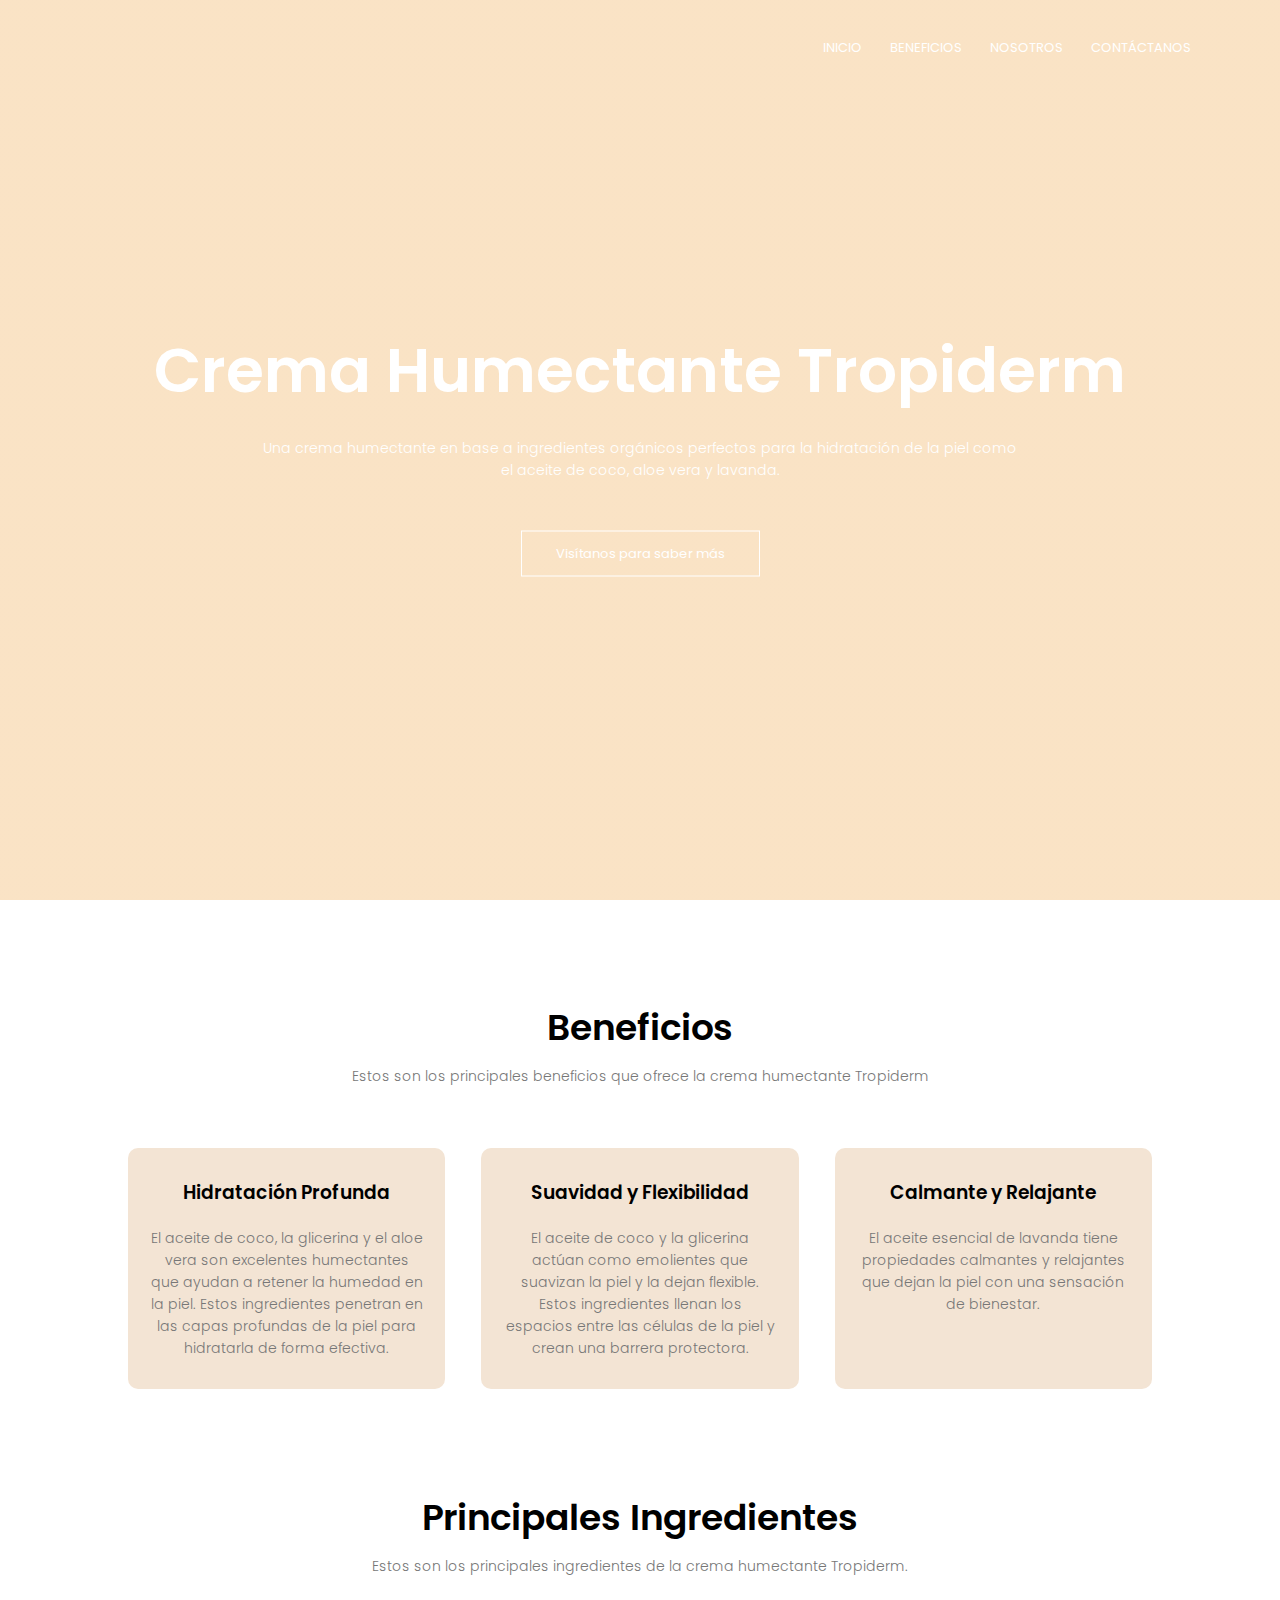
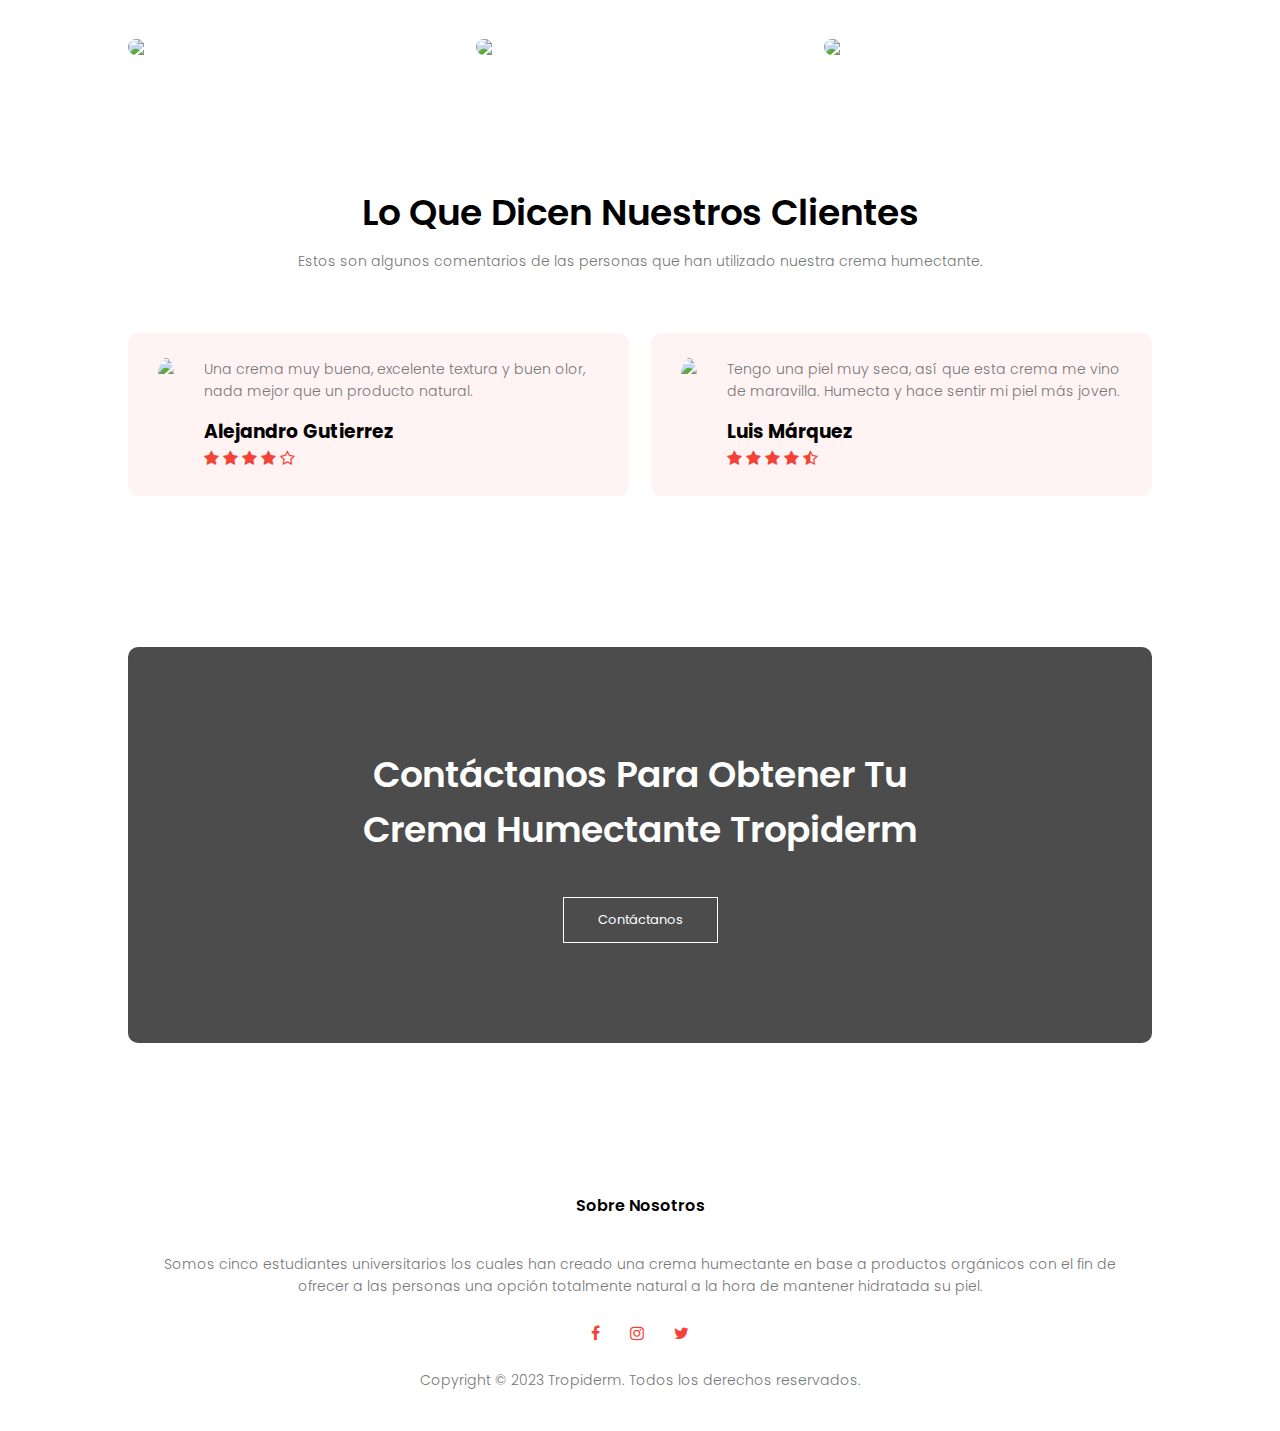
==== index.html @ 18188de1 "Add files via upload" ====
<!DOCTYPE html>
<html>
    <head>
        <meta name="viewport" content="with=device-width, initial-scale=1.0">
        <title>Tropiderm - Crema Humectante Corporal</title>
        <link rel="stylesheet"  href="style.css">
        <link rel="preconnect" href="https://fonts.gstatic.com">
        <link href="https://fonts.googleapis.com/css2?family=Poppins:wght@100;200;300;400;600;700&display=swap" rel="stylesheet">
        <link rel="stylesheet" href="https://stackpath.bootstrapcdn.com/font-awesome/4.7.0/css/font-awesome.min.css">
    </head>
    <body>
        <section class="header">
            <nav>
                <a href="index.html"><img src=""></a>
                <div class="nav-links" id="navLinks">
                    <i class="fa fa-times" onclick="hideMenu()"></i>
                    <ul>
                        <li><a href="">INICIO</a></li>
                        <li><a href="">BENEFICIOS</a></li>
                        <li><a href="">NOSOTROS</a></li>
                        <li><a href="">CONTÁCTANOS</a></li>
                    </ul>
                </div>
                <i class="fa fa-bars" onclick= showMenu()></i>
            </nav>

        <div class="text-box">
            <h1>Crema Humectante Tropiderm</h1>
            <p>Una crema humectante en base a ingredientes orgánicos perfectos para la hidratación de la piel como<br> el aceite de coco, aloe vera y lavanda.</p>
            <a href="" class="hero-btn">Visítanos para saber más</a>
        </div>
        </section>

        <section class="benefits">
            <h1>Beneficios</h1>
            <p>Estos son los principales beneficios que ofrece la crema humectante Tropiderm</p>

            <div class="row">
                <div class="course-col">
                    <h3>Hidratación Profunda</h3>
                    <p>El aceite de coco, la glicerina y el aloe vera son excelentes humectantes que ayudan a retener la humedad en la piel. Estos ingredientes penetran en las capas profundas de la piel para hidratarla de forma efectiva.</p>
                </div>
                <div class="course-col">
                    <h3>Suavidad y Flexibilidad</h3>
                    <p>El aceite de coco y la glicerina actúan como emolientes que suavizan la piel y la dejan flexible. Estos ingredientes llenan los espacios entre las células de la piel y crean una barrera protectora.</p>
                </div>
                <div class="course-col">
                    <h3>Calmante y Relajante</h3>
                    <p>El aceite esencial de lavanda tiene propiedades calmantes y relajantes que dejan la piel con una sensación de bienestar.</p>
                </div>
            </div>
        </section>

        <section class="ingredients">
            <h1>Principales Ingredientes</h1>
            <p>Estos son los principales ingredientes de la crema humectante Tropiderm.</p>
            <div class="row">
                <div class="ingredients-col">
                    <img src="C:/Users/VENTA/tropiderm/coco.jpg">
                    <div class="layer">
                        <h3>Coco</h3>
                    </div>
            </div>
                <div class="ingredients-col">
                    <img src="C:/Users/VENTA/tropiderm/aloevera.jpg">
                     <div class="layer">
                        <h3>Aloe Vera</h3>
                     </div>
                </div>
                <div class="ingredients-col">
                    <img src="C:/Users/VENTA/tropiderm/lavanda.jpg">
                    <div class="layer">
                         <h3>Lavanda</h3>
                    </div>
                </div>
            </div>
        </section>

        <section class="testimonials">
            <h1>Lo Que Dicen Nuestros Clientes</h1>
            <p>Estos son algunos comentarios de las personas que han utilizado nuestra crema humectante.</p>

            <div class="row">
                <div class="testimonial-col">
                    <img src="C:/Users/VENTA/tropiderm/alejandro.jpg">
                    <div>
                        <p>Una crema muy buena, excelente textura y buen olor, nada mejor que un producto natural.</p>
                        <h3>Alejandro Gutierrez</h3>
                        <i class="fa fa-star"></i>
                        <i class="fa fa-star"></i>
                        <i class="fa fa-star"></i>
                        <i class="fa fa-star"></i>
                        <i class="fa fa-star-o"></i>
                    </div>
                </div>
                <div class="testimonial-col">
                    <img src="C:/Users/VENTA/tropiderm/luis.jpg">
                    <div>
                        <p>Tengo una piel muy seca, así que esta crema me vino de maravilla. Humecta y hace sentir mi piel más joven.</p>
                        <h3>Luis Márquez</h3>
                        <i class="fa fa-star"></i>
                        <i class="fa fa-star"></i>
                        <i class="fa fa-star"></i>
                        <i class="fa fa-star"></i>
                        <i class="fa fa-star-half-o"></i>
                    </div>
                </div>
            </div>
        </section>

        <section class="cta">
            <h1>Contáctanos Para Obtener Tu<br> Crema Humectante Tropiderm</h1>
            <a href="" class="hero-btn">Contáctanos</a>
        </section>

        <section class="footer">
            <h4>Sobre Nosotros</h4>
            <p>Somos cinco estudiantes universitarios los cuales han creado una crema humectante en base a productos orgánicos con el fin de<br> ofrecer a las personas una opción totalmente natural a la hora de mantener hidratada su piel.</p>
            <div class="icons">
                <i class="fa fa-facebook"></i>
                <i class="fa fa-instagram"></i>
                <i class="fa fa-twitter"></i>
            </div>
            <p>Copyright &copy; 2023 Tropiderm. Todos los derechos reservados.</p>
        </section>

        <script>
            var navLinks = document.getElementById("navLinks");
            function showMenu(){
                navLinks.style.right = "0";
            }
            function hideMenu(){
                navLinks.style.right = "-200px";
            }
        </script>

    
    </body>
</html>
---- style.css ----
*{
    margin: 0;
    padding: 0;
    font-family: 'Poppins', sans-serif;
}
.header{
    min-height: 100vh;
    width: 100%;
    background-image: linear-gradient(rgba(238, 162, 63, 0.3),rgba(238, 162, 63, 0.3)),url(C:/Users/VENTA/tropiderm/principal.jpg);
    background-position: center;
    background-size: cover;
    position: relative;
}
nav{
    display: flex;
    padding: 2% 6%;
    justify-content: space-between;
    align-items: center;
}
nav img{
    width: 150px;
}
.nav-links{
    flex: 1;
    text-align: right;
}
.nav-links ul li{
    list-style: none;
    display: inline-block;
    padding: 8px 12px;
    position: relative;
}
.nav-links ul li a{
    color: #fff;
    text-decoration: none;
    font-size: 13px;
}
.nav-links ul li::after{
    content: '';
    width: 0%;
    height: 2px;
    background-color: #f44336;
    display: block;
    margin: auto;
    transition: 0.5s;
}
.nav-links ul li:hover::after{
    width: 100%;
}
.text-box{
    width: 90%;
    color: #fff;
    position: absolute;
    top: 50%;
    left: 50%;
    transform: translate(-50%,-50%);
    text-align: center;
}
.text-box h1{
    font-size: 62px;
}
.text-box p{
    margin: 10px 0 40px;
    font-size: 14px;
    color: #fff;
}
.hero-btn{
    display: inline-block;
    text-decoration: none;
    color: #fff;
    border: 1px solid #fff;
    padding: 12px 34px;
    font-size: 13px;
    background: transparent;
    position: relative;
    cursor: pointer;
}
.hero-btn:hover{
    border: 1px solid #f44336;
    background: #f44336;
    transition: 1s;
}
nav .fa{
    display: none;
}
@media(max-width: 700px){
    .text-box h1{
        font-size: 20px;
    }
    .nav-links ul li{
        display: block;
    }
    .nav-links{
        position: absolute;
        background: #f44336;
        height: 100vh;
        width: 200px;
        top: 0;
        right: -200px;
        text-align: left;
        z-index: 2;
        transition: 1s;
    }
    nav .fa{
        display: block;
        color: #fff;
        margin: 10px;
        font-size: 22px;
        cursor: pointer;
    }
    .nav-links ul{
        padding: 30px;
    }
}
.benefits{
    width: 80%;
    margin: auto;
    text-align: center;
    padding-top: 100px;
}
h1{
    font-size: 36px;
    font-weight: 600;
}
p{
    color: #777;
    font-size: 14px;
    font-weight: 300;
    line-height: 22px;
    padding: 10px;
}
.row{
    margin-top: 5%;
    display: flex;
    justify-content: space-between;
}
.course-col{
    flex-basis: 31%;
    background: #f3e4d4;
    border-radius: 10px;
    margin-bottom: 5%;
    padding: 20px 12px;
    box-sizing: border-box;
    transition: 0.5s;
}
.course-col h3{
    text-align: center;
    font-weight: 600;
    margin: 10px 0;
}
.course-col:hover{
    box-shadow: 0 0 20px 0px rgba(0,0,0,0.2);
}
@media(max-width: 700px){
    .row{
        flex-direction: column;
    }
}
.ingredients{
    width: 80%;
    margin: auto;
    text-align: center;
    padding-top: 50px;
}
.ingredients-col{
    flex-basis: 32%;
    border-radius: 10px;
    margin-bottom: 30px;
    position: relative;
    overflow: hidden;
}
.ingredients-col img{
    width: 100%;
    display: block;
}
.layer{
    background: transparent;
    height: 100%;
    width: 100%;
    position: absolute;
    top: 0;
    left: 0;
    transition: 0.5s;
}
.layer:hover{
    background: rgba(226,0,0,0.7);
}
.layer h3{
    width: 100%;
    font-weight: 500;
    color: #fff;
    font-size: 26px;
    bottom: 0;
    left: 50%;
    transform: translateX(-50%);
    position: absolute;
    opacity: 0;
    transition: 0.5s;
}
.layer:hover h3{
    bottom: 49%;
    opacity: 1;
}
.testimonials{
    width: 80%;
    margin: auto;
    padding-top: 100px;
    text-align: center;
}
.testimonial-col{
    flex-basis: 44%;
    border-radius: 10px;
    margin-bottom: 5%;
    text-align: left;
    background: #fff3f3;
    padding: 25px;
    cursor: pointer;
    display: flex;
}
.testimonial-col img{
    height: 40px;
    margin-left: 5px;
    margin-right: 30px;
    border-radius: 50%;
}
.testimonial-col p{
    padding: 0;
}
.testimonial-col h3{
    margin-top: 15px;
    text-align: left;
}
.testimonial-col .fa{
    color: #f44336;
}
@media(max-width: 700px){
    .testimonial-col img{
        margin-left: 0px;
        margin-right: 15px;
    }
}
.cta{
    margin: 100px auto;
    width: 80%;
    background-image: linear-gradient(rgba(0,0,0,0.7),rgba(0,0,0,0.7)),url(C:/Users/VENTA/tropiderm/piel.jpg);
    background-position: center;
    background-size: cover;
    border-radius: 10px;
    text-align: center;
    padding: 100px 0;
}
.cta h1{
    color: #fff;
    margin-bottom: 40px;
    padding: 0;
}
@media(max-width: 700px){
    .cta h1{
        font-size: 24px;
    }
}
.footer{
    width: 100%;
    text-align: center;
    padding: 30px 0;
}
.footer h4{
    margin-bottom: 25px;
    margin-top: 20px;
    font-weight: 600;
}
.icons .fa{
    color: #f44336;
    margin: 0 13px;
    cursor: pointer;
    padding: 18px 0;
}
.fa-heart.o{
    color: #f44336;
}
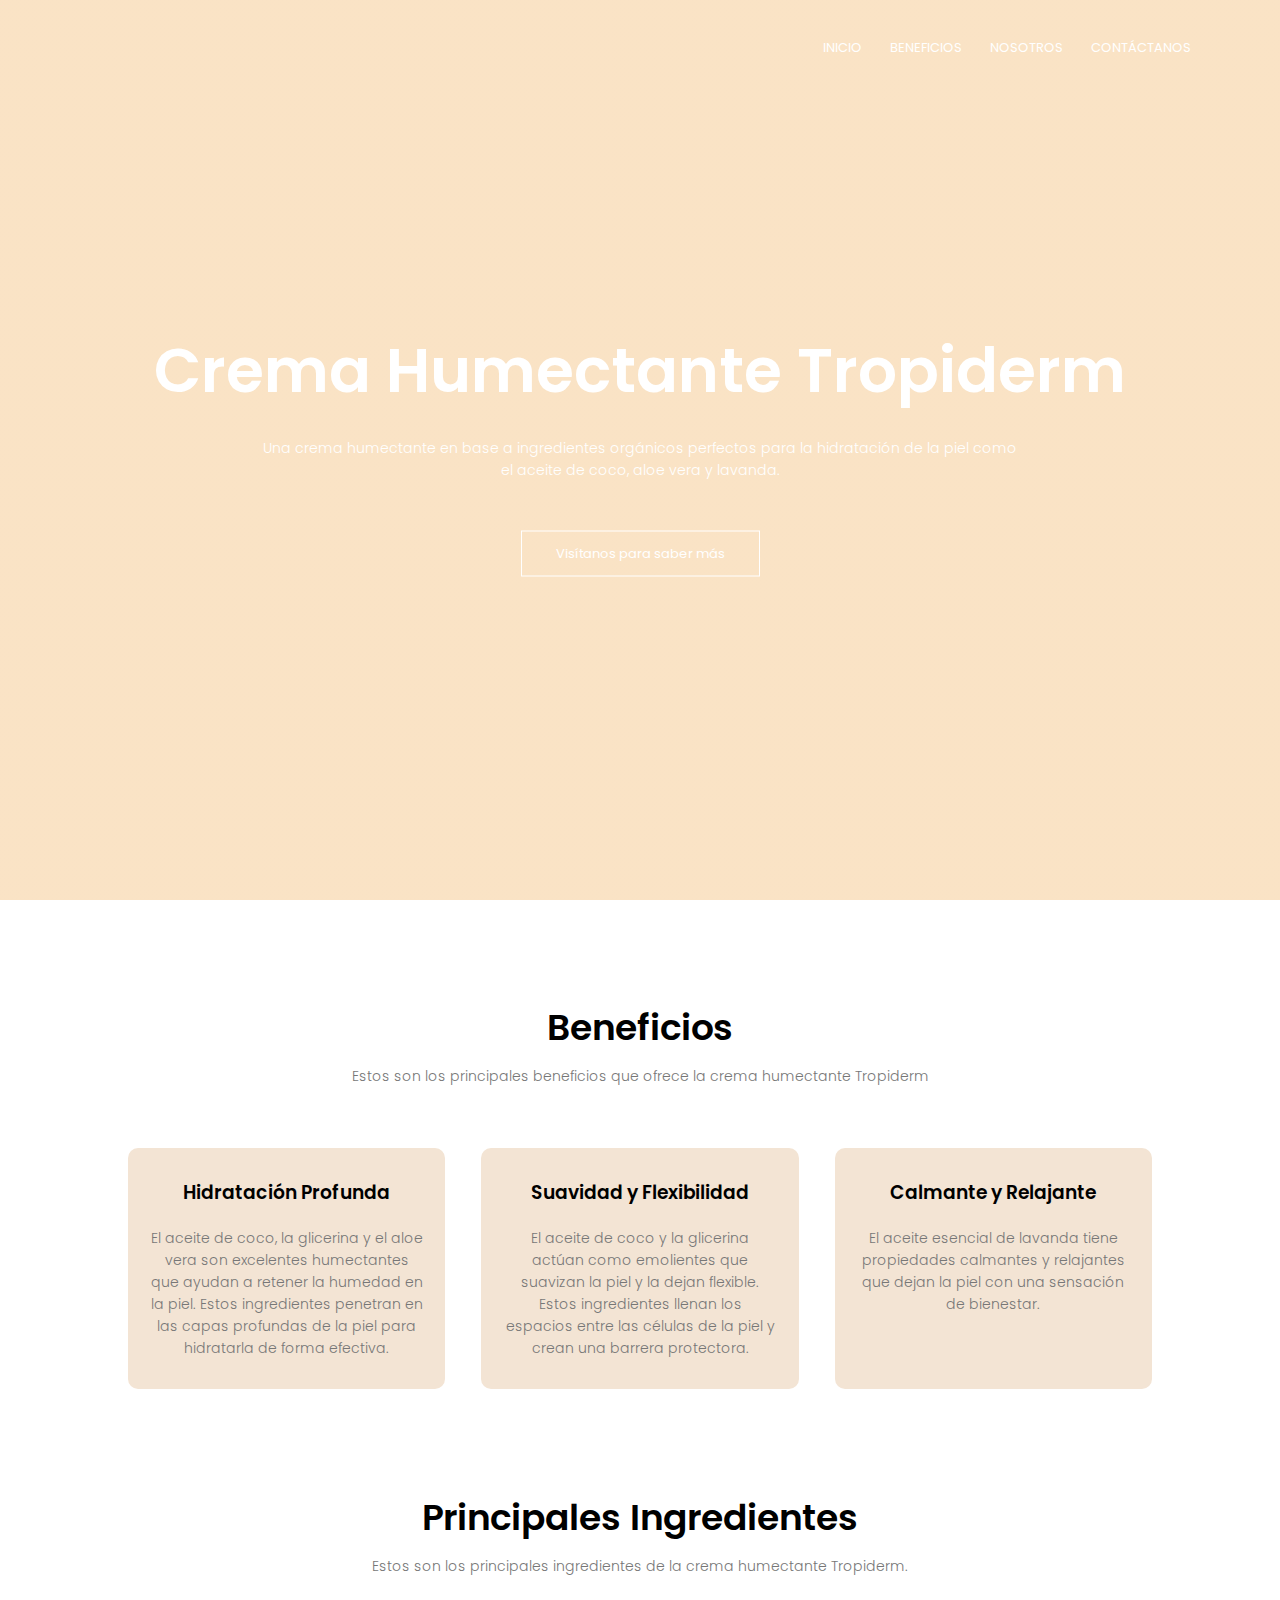
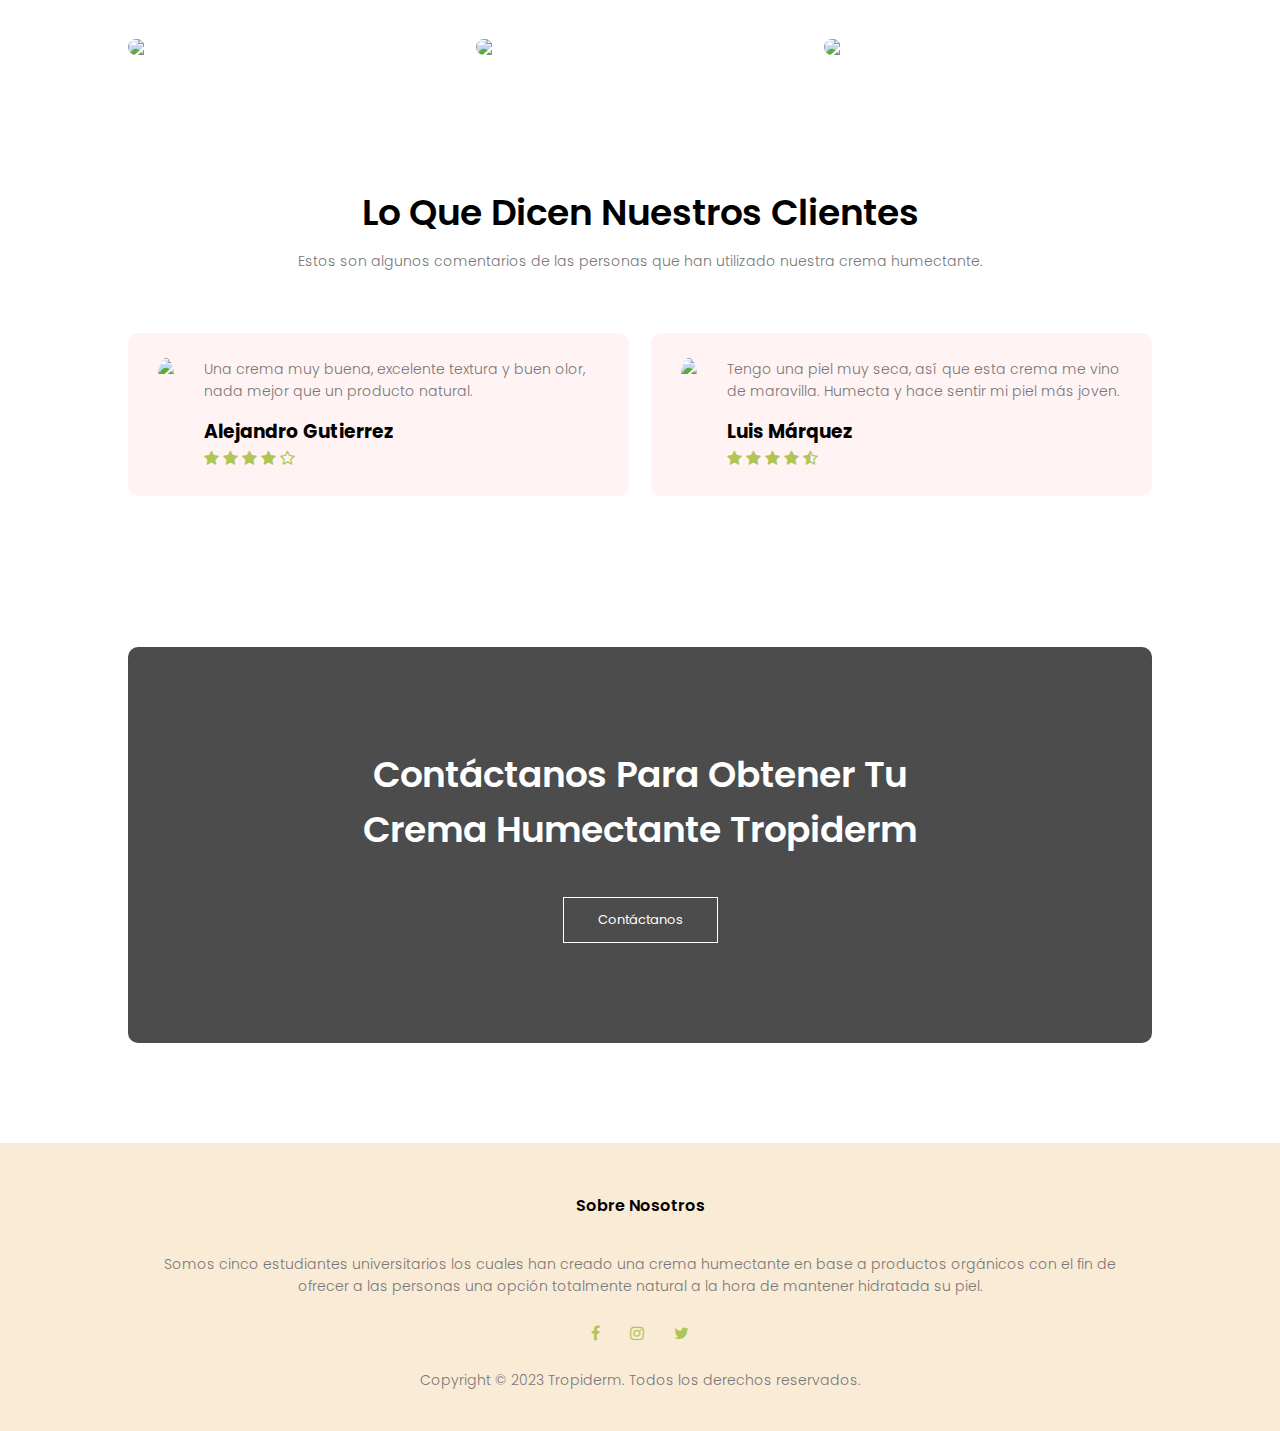
==== commit bfc2f3b8: "Update index.html" ====
--- a/index.html
+++ b/index.html
@@ -15,10 +15,10 @@
                 <div class="nav-links" id="navLinks">
                     <i class="fa fa-times" onclick="hideMenu()"></i>
                     <ul>
-                        <li><a href="">INICIO</a></li>
-                        <li><a href="">BENEFICIOS</a></li>
-                        <li><a href="">NOSOTROS</a></li>
-                        <li><a href="">CONTÁCTANOS</a></li>
+                        <li><a href="C:/Users/VENTA/Desktop/index/index.html">INICIO</a></li>
+                        <li><a href="C:\Users\VENTA\Desktop\index\benefits.html">BENEFICIOS</a></li>
+                        <li><a href="C:\Users\VENTA\Desktop\index\aboutUs.html">NOSOTROS</a></li>
+                        <li><a href="contact.html">CONTÁCTANOS</a></li>
                     </ul>
                 </div>
                 <i class="fa fa-bars" onclick= showMenu()></i>
@@ -110,7 +110,7 @@
 
         <section class="cta">
             <h1>Contáctanos Para Obtener Tu<br> Crema Humectante Tropiderm</h1>
-            <a href="" class="hero-btn">Contáctanos</a>
+            <a href="C:/Users/VENTA/Desktop/index/contact.html" class="hero-btn">Contáctanos</a>
         </section>
 
         <section class="footer">
@@ -136,4 +136,4 @@
 
     
     </body>
-</html>+</html>
--- a/style.css
+++ b/style.css
@@ -39,7 +39,7 @@
     content: '';
     width: 0%;
     height: 2px;
-    background-color: #f44336;
+    background-color: #afc657;
     display: block;
     margin: auto;
     transition: 0.5s;
@@ -76,8 +76,8 @@
     cursor: pointer;
 }
 .hero-btn:hover{
-    border: 1px solid #f44336;
-    background: #f44336;
+    border: 1px solid #afc657;
+    background: #afc657;
     transition: 1s;
 }
 nav .fa{
@@ -91,8 +91,8 @@
         display: block;
     }
     .nav-links{
-        position: absolute;
-        background: #f44336;
+        position: fixed;
+        background: #afc657;
         height: 100vh;
         width: 200px;
         top: 0;
@@ -183,7 +183,7 @@
     transition: 0.5s;
 }
 .layer:hover{
-    background: rgba(226,0,0,0.7);
+    background: rgba(82, 224, 0, 0.74);
 }
 .layer h3{
     width: 100%;
@@ -231,7 +231,7 @@
     text-align: left;
 }
 .testimonial-col .fa{
-    color: #f44336;
+    color: #afc657;
 }
 @media(max-width: 700px){
     .testimonial-col img{
@@ -263,6 +263,7 @@
     width: 100%;
     text-align: center;
     padding: 30px 0;
+    background-color: antiquewhite;
 }
 .footer h4{
     margin-bottom: 25px;
@@ -270,11 +271,99 @@
     font-weight: 600;
 }
 .icons .fa{
-    color: #f44336;
+    color: #afc657;
     margin: 0 13px;
     cursor: pointer;
     padding: 18px 0;
 }
 .fa-heart.o{
-    color: #f44336;
-}+    color: #afc657;
+}
+.sub-header{
+    height: 50vh;
+    width: 100%;
+    background-image: linear-gradient(rgba(238, 162, 63, 0.3),rgba(238, 162, 63, 0.3)),url(C:/Users/VENTA/tropiderm/principal.jpg);
+    background-position: center;
+    background-size: cover;
+    text-align: center;
+    color: #fff;
+}
+.sub-header h1{
+    margin-top: 100px;
+}
+.about-us{
+    width: 80%;
+    margin: auto;
+    padding-top: 80px;
+    padding-bottom: 50px;
+}
+.about-col{
+    flex-basis: 48%;
+    padding: 30px 2px;
+}
+.about-col img{
+    width: 100%;
+}
+.about-col h1{
+    padding-top: 0;
+}
+.about-col p{
+    padding: 15px 0 25px;
+}
+.red-btn{
+    border: 1px solid #afc657;
+    background: transparent;
+    color: #afc657;
+    display: inline-block;
+    text-decoration: none;
+    padding: 12px 34px;
+    font-size: 13px;
+    position: relative;
+    cursor: pointer;
+}
+.red-btn:hover{
+    color: #fff;
+    border: 1px solid #afc657;
+    background: #afc657;
+    transition: 1s;
+}
+@media(max-width: 700px){
+    .sub-header h1{
+        font-size: 24px;
+    }
+}
+.contact-us{
+    width: 80%;
+    margin: auto;
+}
+.contact-col{
+    flex-basis: 48%;
+    margin-bottom: 30px;
+}
+.contact-col div{
+    display: flex;
+    align-items: center;
+    margin-bottom: 40px;
+}
+.contact-col div .fa{
+    font-size: 28px;
+    color: #afc657;
+    margin: 10px;
+    margin-right: 30px;
+}
+.contact-col div p{
+    padding: 0;
+}
+.contact-col div h5{
+    font-size: 20px;
+    margin-bottom: 5px;
+    font-weight: 400;
+}
+.contact-col input, .contact-col textarea{
+    width: 100%;
+    padding: 15px;
+    margin-bottom: 17px;
+    outline: none;
+    border: 1px solid #ccc;
+    box-sizing: border-box;
+}
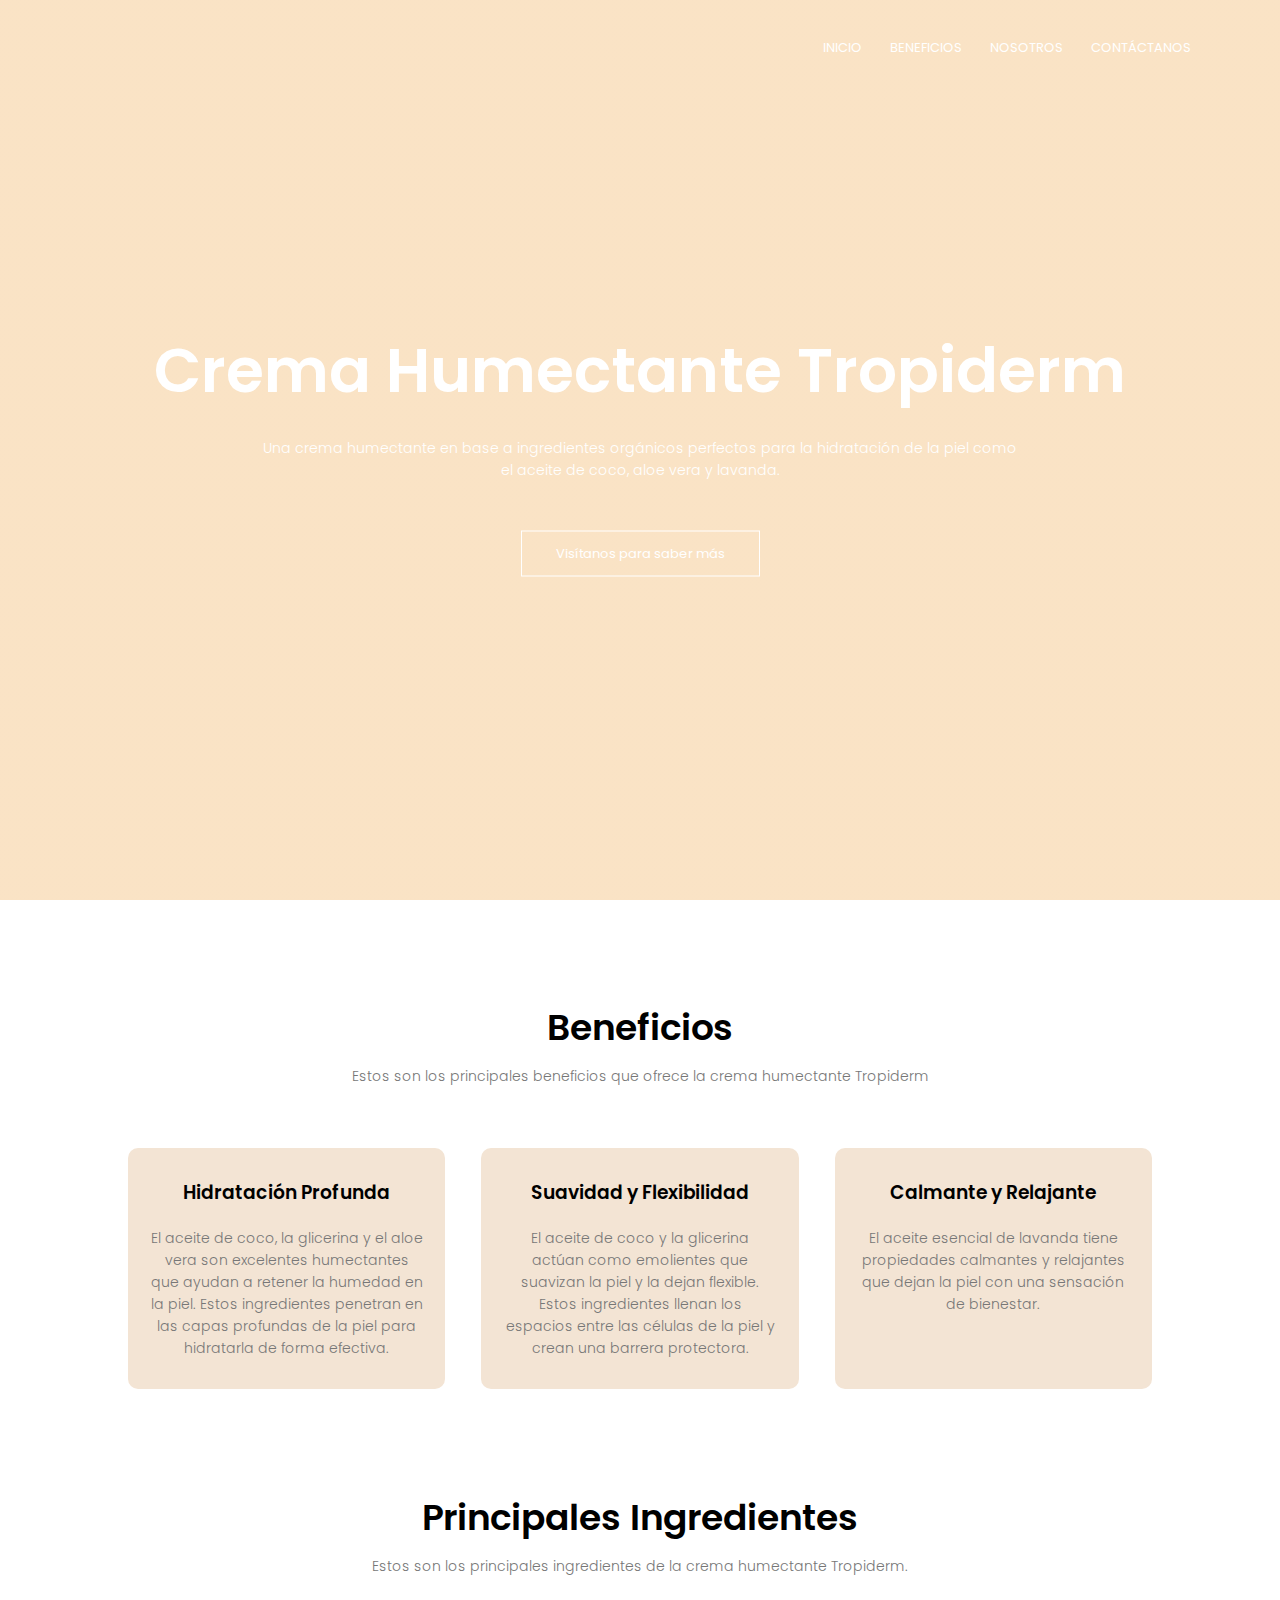
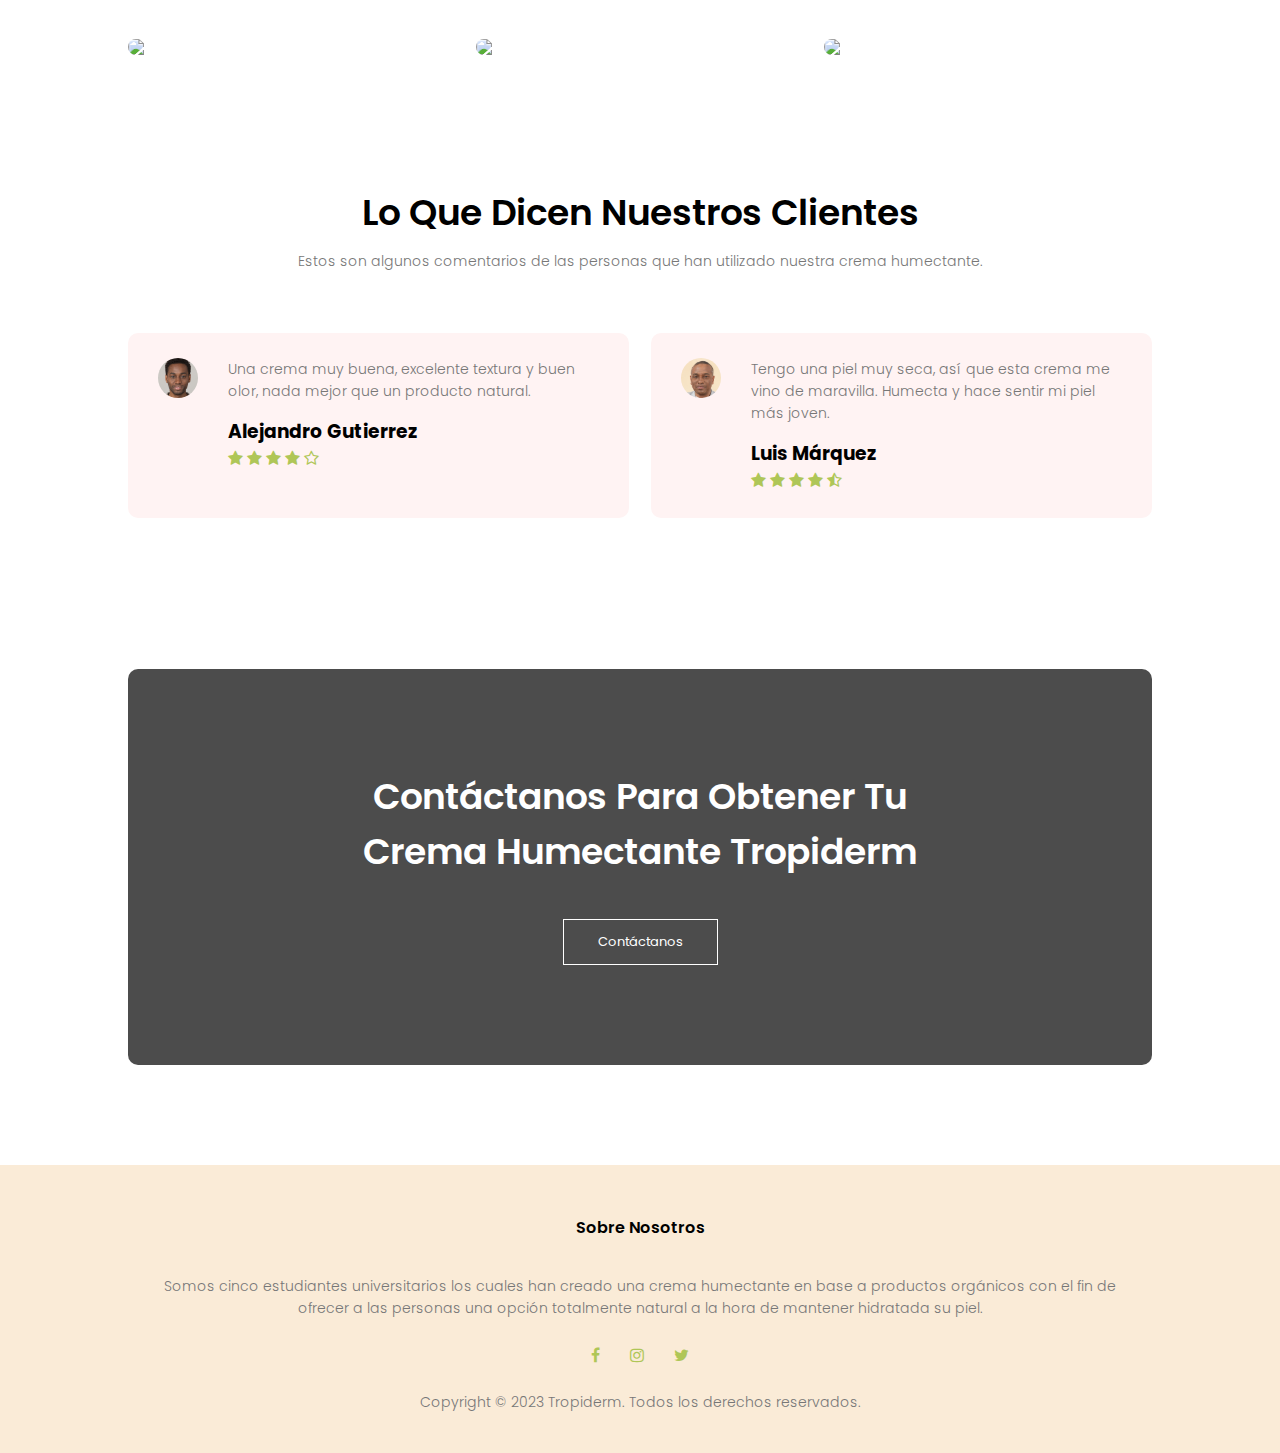
==== commit 2cb029b5: "Update index.html" ====
--- a/index.html
+++ b/index.html
@@ -82,7 +82,7 @@
 
             <div class="row">
                 <div class="testimonial-col">
-                    <img src="C:/Users/VENTA/tropiderm/alejandro.jpg">
+                    <img src="tropiderm/alejandro.jpg">
                     <div>
                         <p>Una crema muy buena, excelente textura y buen olor, nada mejor que un producto natural.</p>
                         <h3>Alejandro Gutierrez</h3>
@@ -94,7 +94,7 @@
                     </div>
                 </div>
                 <div class="testimonial-col">
-                    <img src="C:/Users/VENTA/tropiderm/luis.jpg">
+                    <img src="tropiderm/luis.jpg">
                     <div>
                         <p>Tengo una piel muy seca, así que esta crema me vino de maravilla. Humecta y hace sentir mi piel más joven.</p>
                         <h3>Luis Márquez</h3>
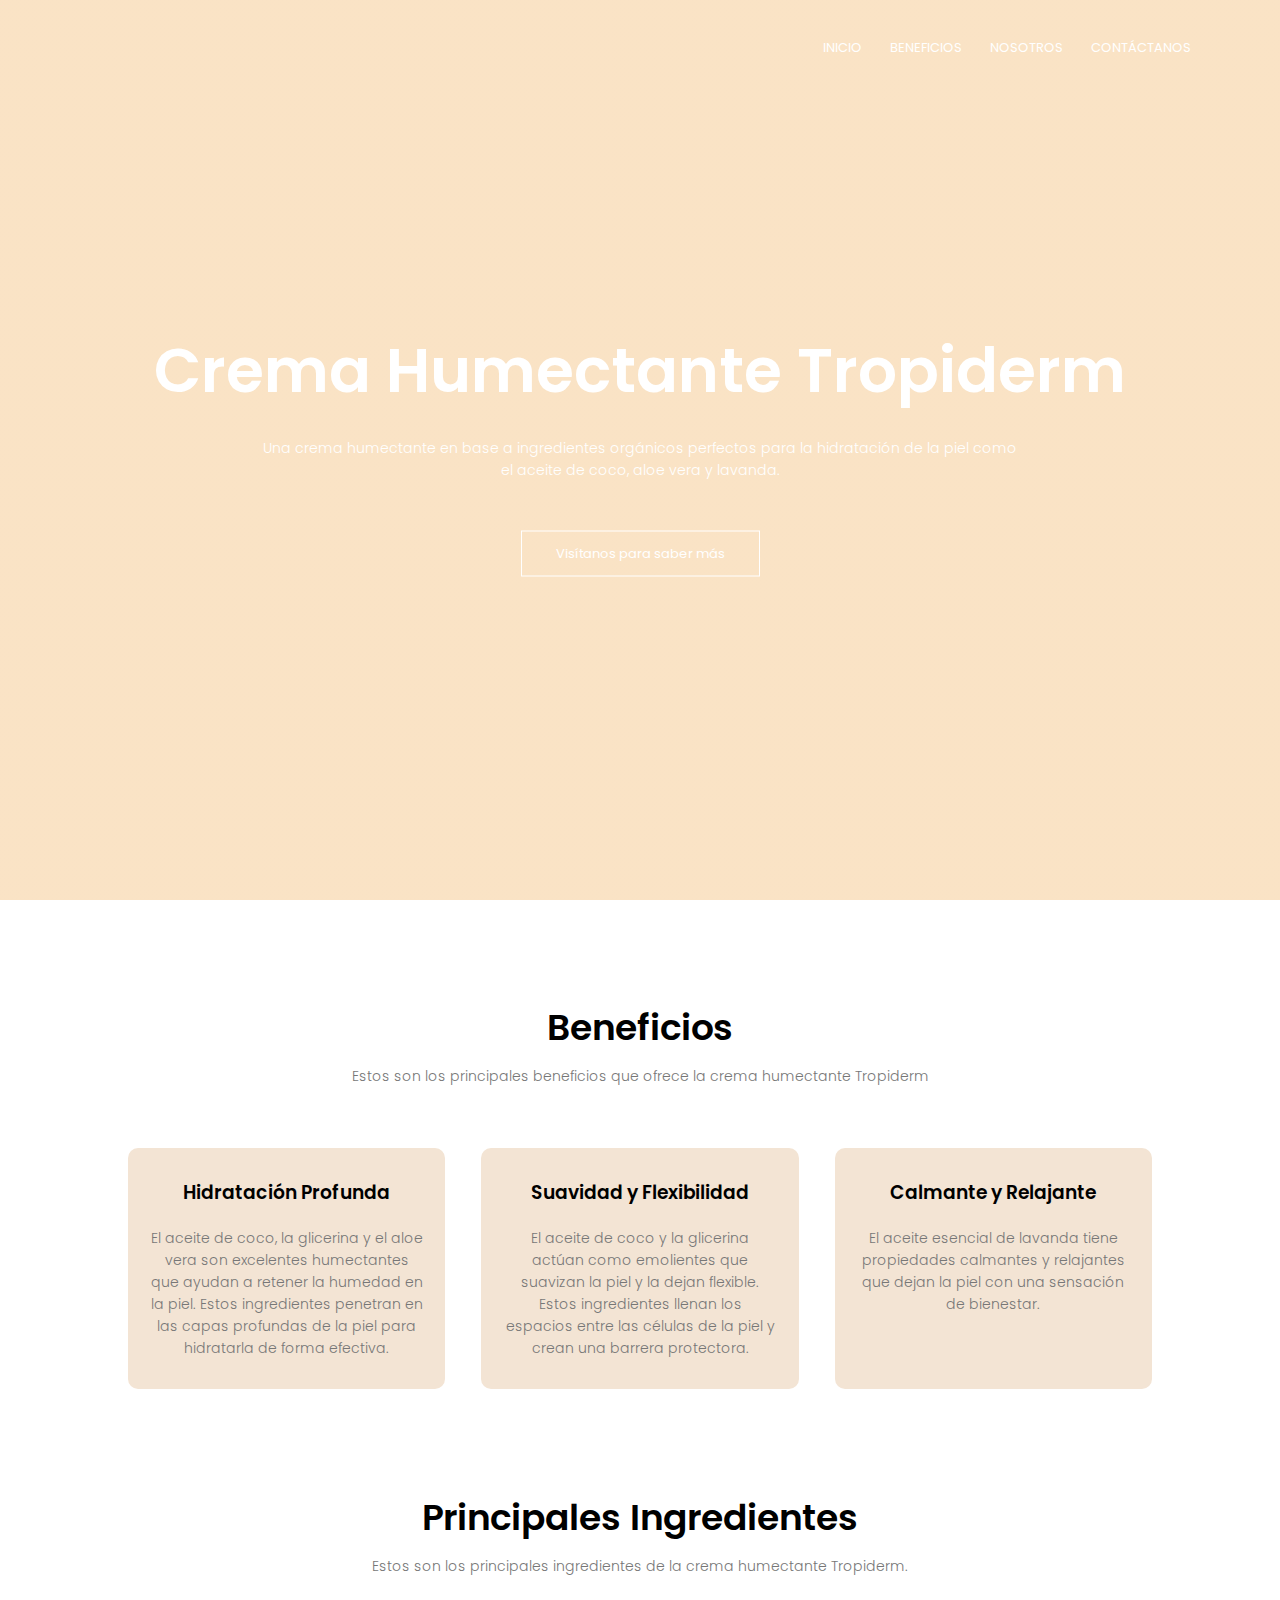
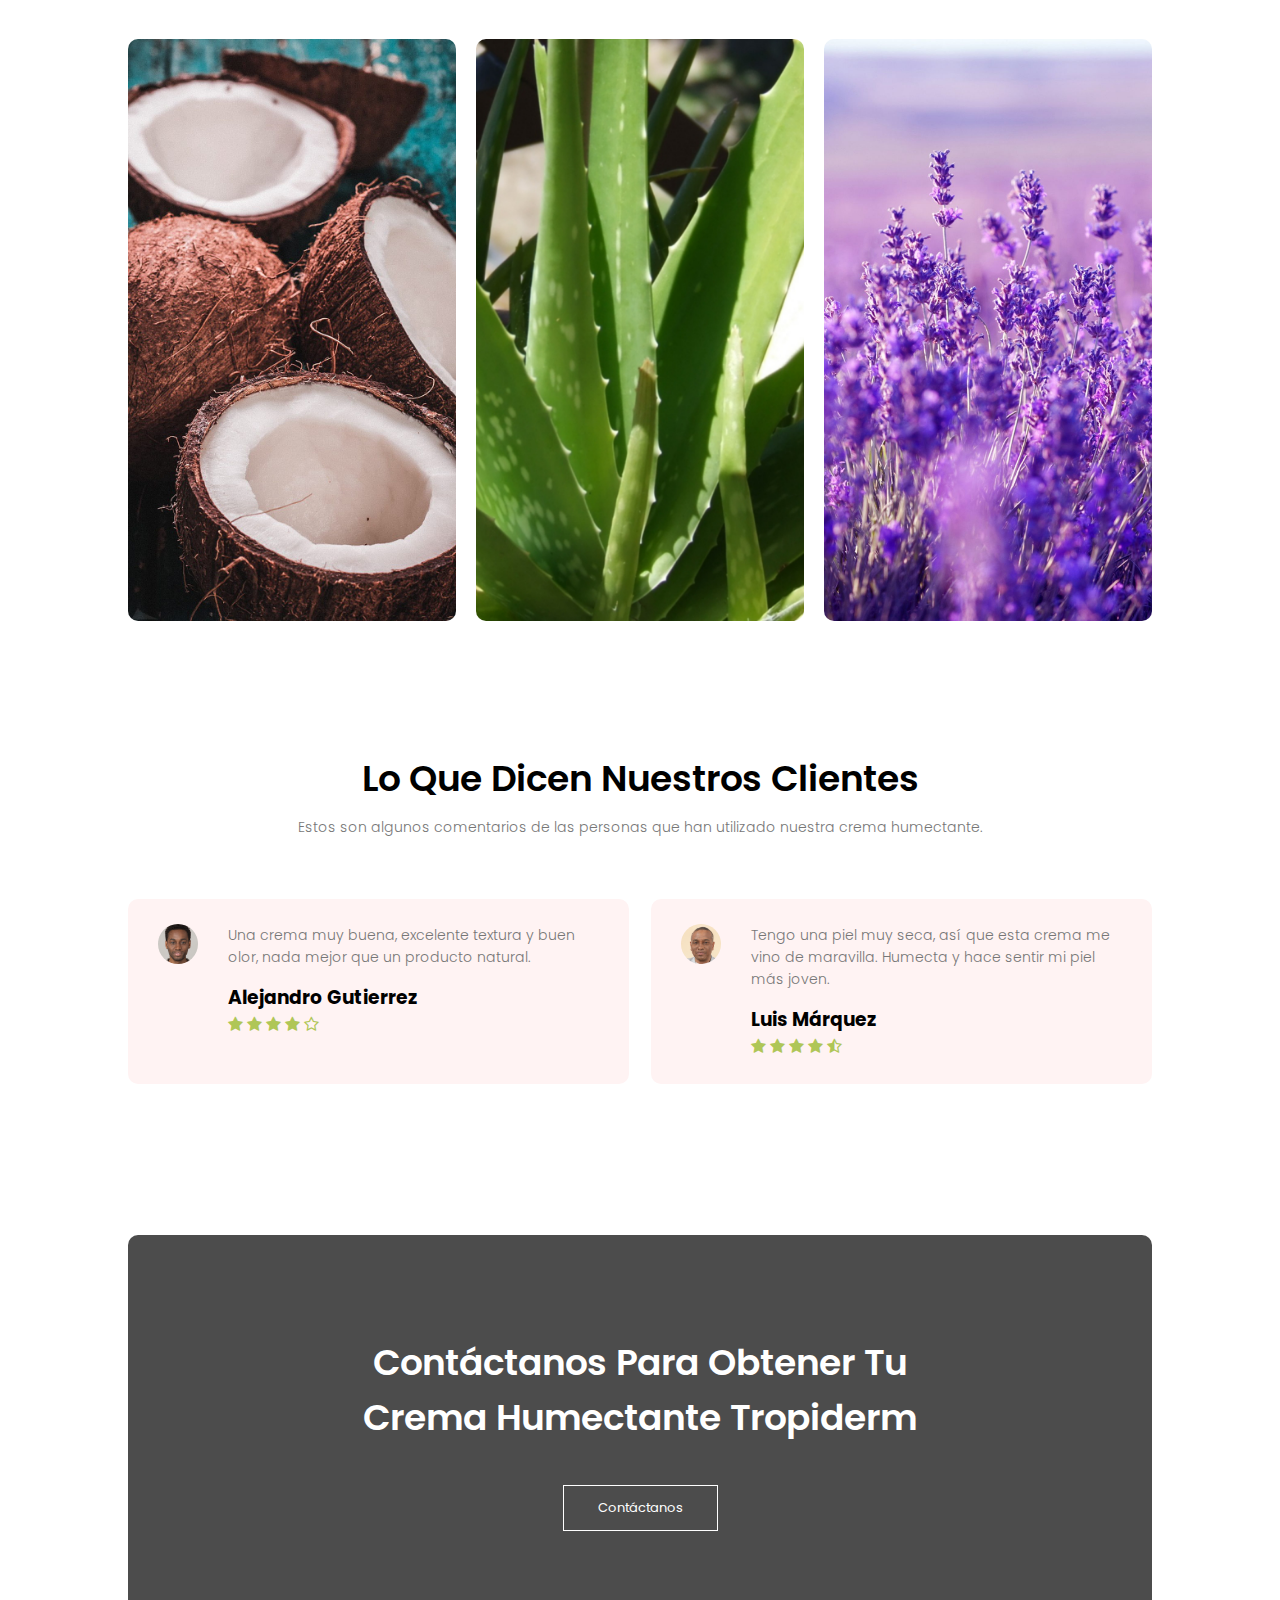
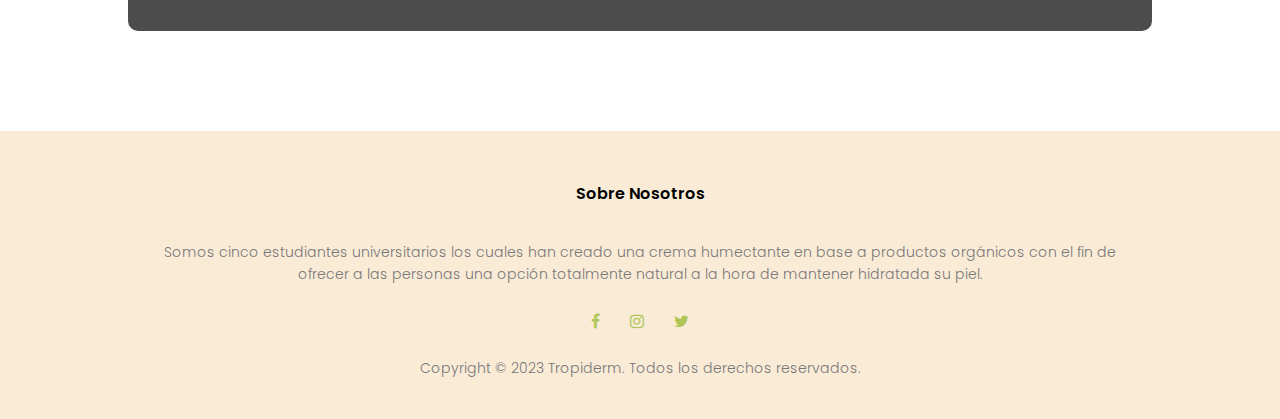
==== commit e421eb1d: "Update index.html" ====
--- a/index.html
+++ b/index.html
@@ -15,9 +15,9 @@
                 <div class="nav-links" id="navLinks">
                     <i class="fa fa-times" onclick="hideMenu()"></i>
                     <ul>
-                        <li><a href="C:/Users/VENTA/Desktop/index/index.html">INICIO</a></li>
-                        <li><a href="C:\Users\VENTA\Desktop\index\benefits.html">BENEFICIOS</a></li>
-                        <li><a href="C:\Users\VENTA\Desktop\index\aboutUs.html">NOSOTROS</a></li>
+                        <li><a href="index.html">INICIO</a></li>
+                        <li><a href="benefits.html">BENEFICIOS</a></li>
+                        <li><a href="aboutUs.html">NOSOTROS</a></li>
                         <li><a href="contact.html">CONTÁCTANOS</a></li>
                     </ul>
                 </div>
@@ -56,19 +56,19 @@
             <p>Estos son los principales ingredientes de la crema humectante Tropiderm.</p>
             <div class="row">
                 <div class="ingredients-col">
-                    <img src="C:/Users/VENTA/tropiderm/coco.jpg">
+                    <img src="tropiderm/coco.jpg">
                     <div class="layer">
                         <h3>Coco</h3>
                     </div>
             </div>
                 <div class="ingredients-col">
-                    <img src="C:/Users/VENTA/tropiderm/aloevera.jpg">
+                    <img src="tropiderm/aloevera.jpg">
                      <div class="layer">
                         <h3>Aloe Vera</h3>
                      </div>
                 </div>
                 <div class="ingredients-col">
-                    <img src="C:/Users/VENTA/tropiderm/lavanda.jpg">
+                    <img src="tropiderm/lavanda.jpg">
                     <div class="layer">
                          <h3>Lavanda</h3>
                     </div>
@@ -110,7 +110,7 @@
 
         <section class="cta">
             <h1>Contáctanos Para Obtener Tu<br> Crema Humectante Tropiderm</h1>
-            <a href="C:/Users/VENTA/Desktop/index/contact.html" class="hero-btn">Contáctanos</a>
+            <a href="contact.html" class="hero-btn">Contáctanos</a>
         </section>
 
         <section class="footer">
